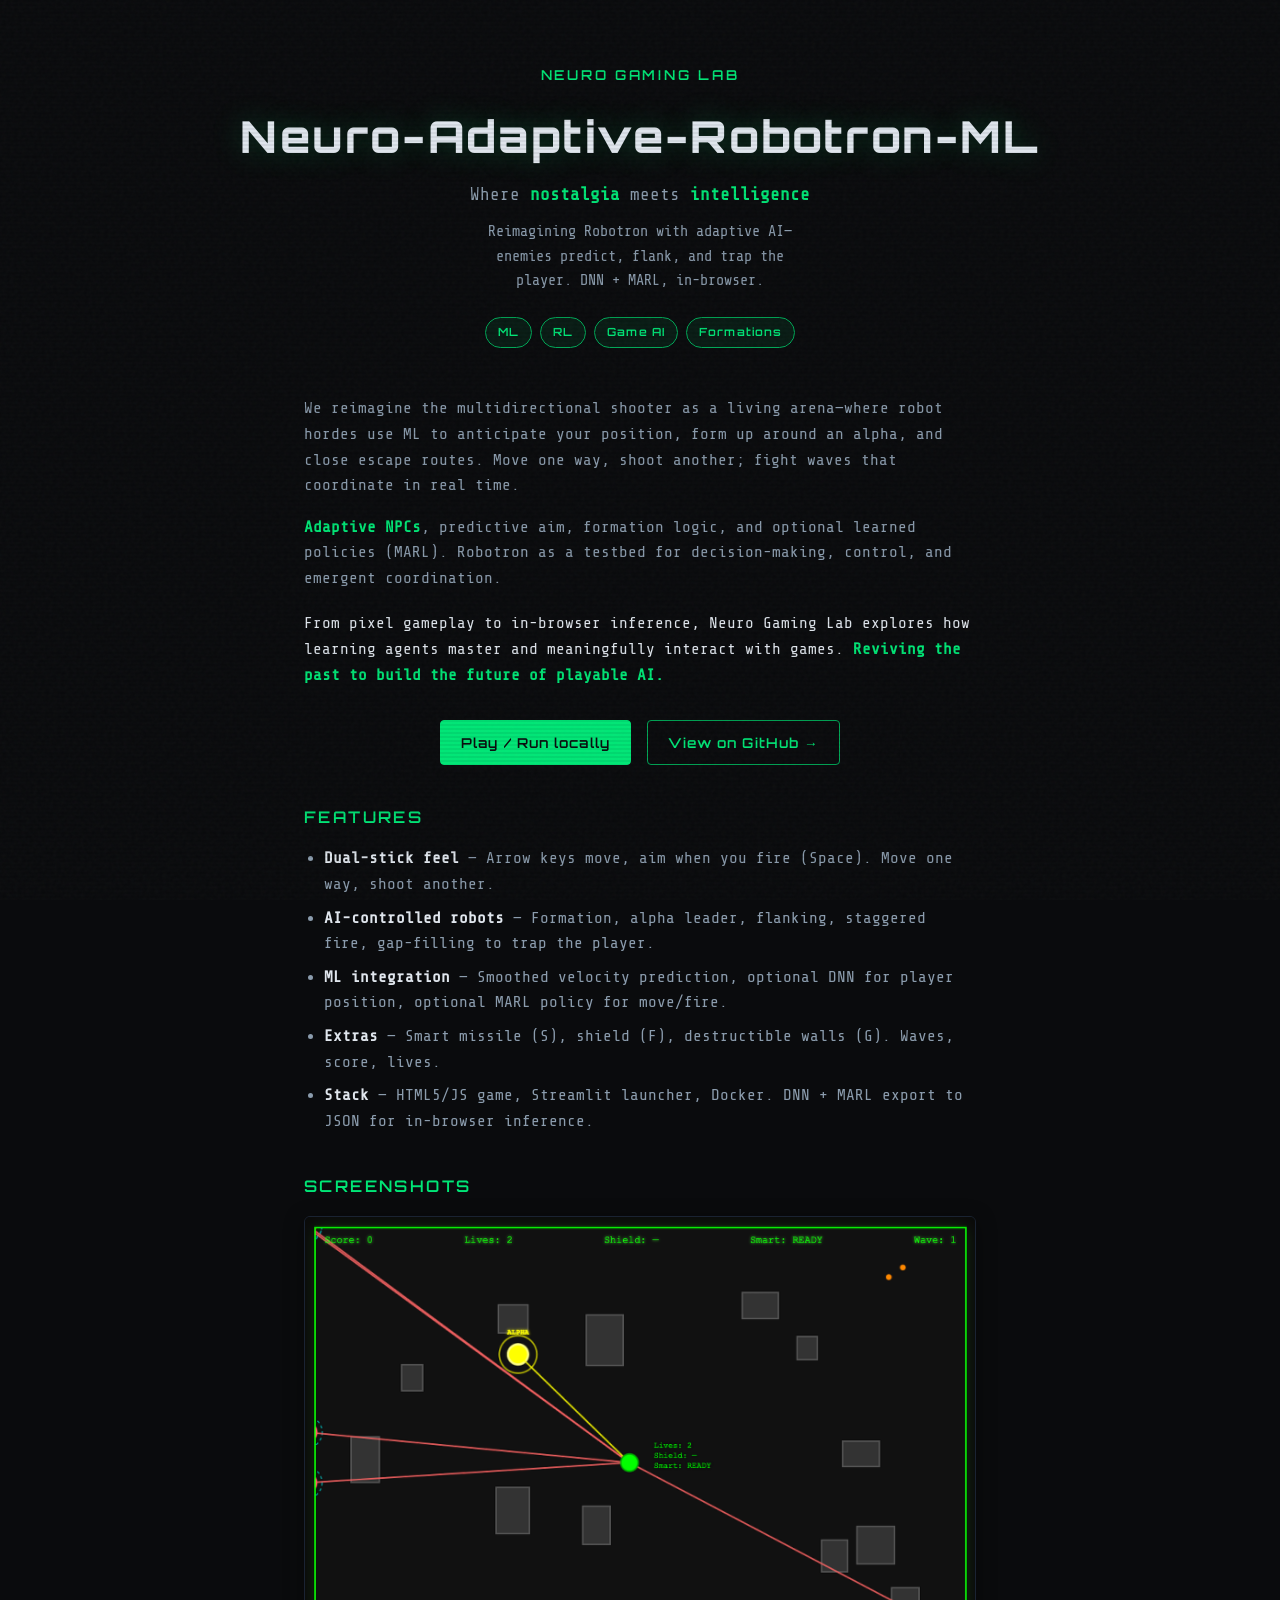
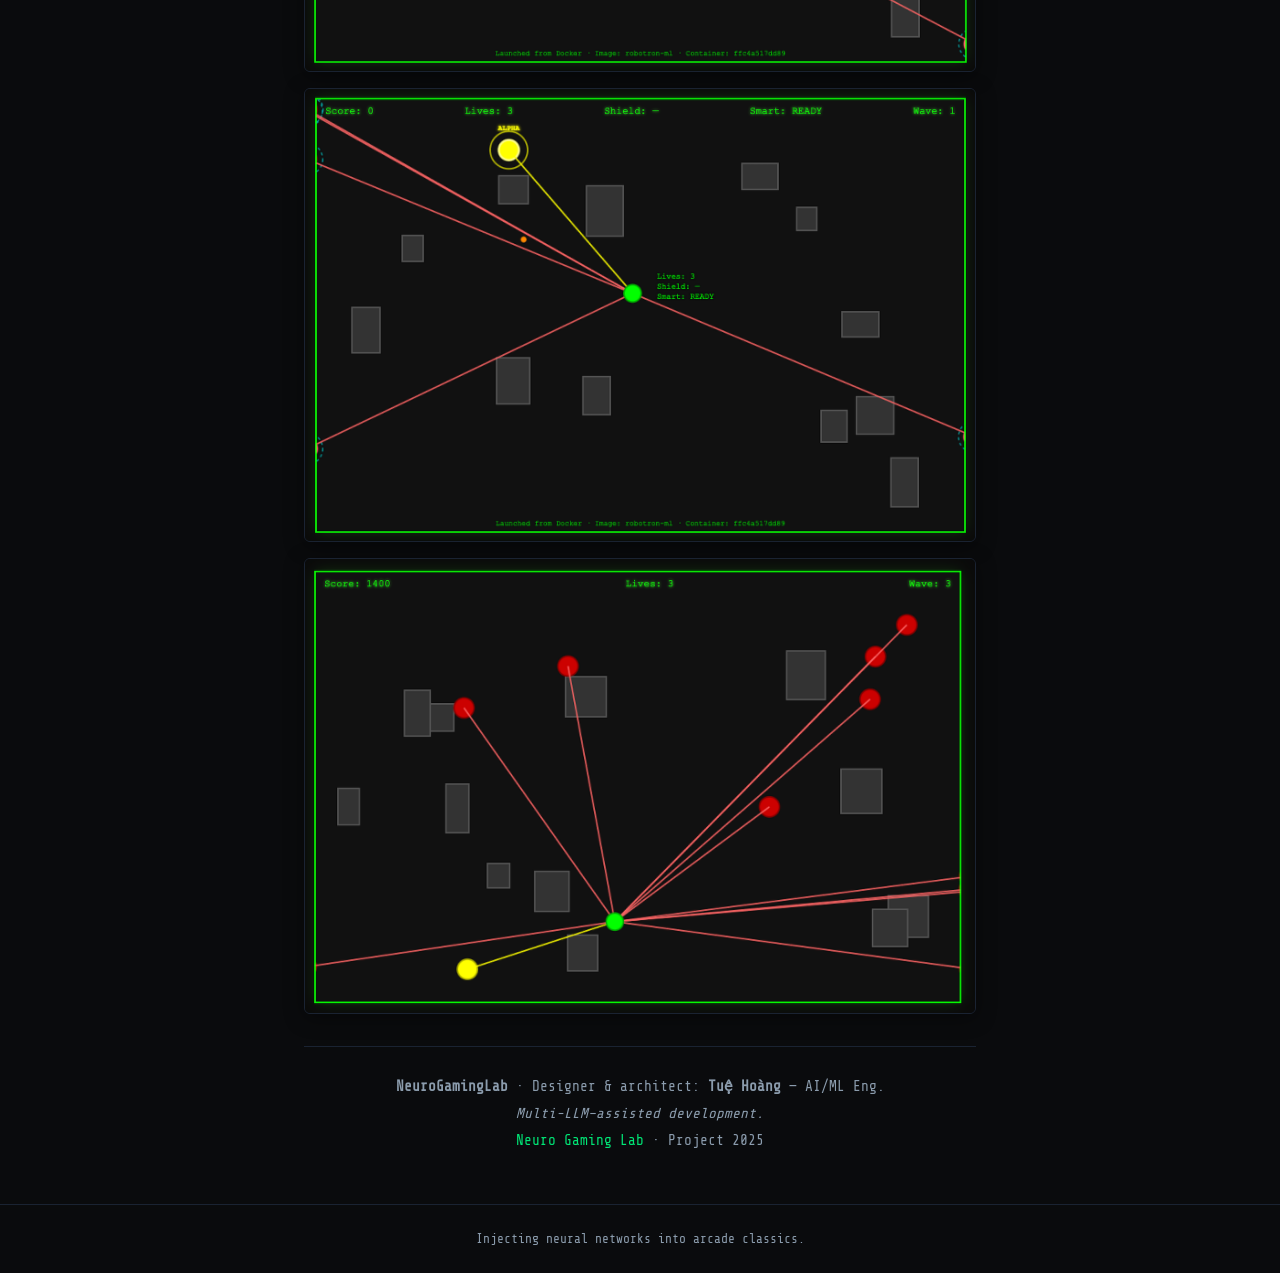
==== docs/index.html @ ee9e3124 "Add GitHub Pages (Neuro Gaming Lab theme) Co-authored-by: Cursor <cursoragent@cursor.com>" ====
<!DOCTYPE html>
<html lang="en">
<head>
  <meta charset="UTF-8">
  <meta name="viewport" content="width=device-width, initial-scale=1.0">
  <title>Neuro-Adaptive-Robotron-ML — Neuro Gaming Lab</title>
  <link rel="stylesheet" href="styles.css">
  <link rel="preconnect" href="https://fonts.googleapis.com">
  <link rel="preconnect" href="https://fonts.gstatic.com" crossorigin>
  <link href="https://fonts.googleapis.com/css2?family=Orbitron:wght@400;600;800&family=Share+Tech+Mono&display=swap" rel="stylesheet">
</head>
<body>
  <div class="scanline" aria-hidden="true"></div>
  <div class="noise" aria-hidden="true"></div>

  <header class="hero">
    <p class="brand">Neuro Gaming Lab</p>
    <h1>Neuro-Adaptive-Robotron-ML</h1>
    <p class="tagline">Where <strong>nostalgia</strong> meets <strong>intelligence</strong></p>
    <p class="sub">Reimagining Robotron with adaptive AI—enemies predict, flank, and trap the player. DNN + MARL, in-browser.</p>
    <div class="pill-row">
      <span class="pill">ML</span>
      <span class="pill">RL</span>
      <span class="pill">Game AI</span>
      <span class="pill">Formations</span>
    </div>
  </header>

  <main>
    <div class="intro">
      <p>We reimagine the multidirectional shooter as a living arena—where robot hordes use ML to anticipate your position, form up around an alpha, and close escape routes. Move one way, shoot another; fight waves that coordinate in real time.</p>
      <p><strong>Adaptive NPCs</strong>, predictive aim, formation logic, and optional learned policies (MARL). Robotron as a testbed for decision-making, control, and emergent coordination.</p>
      <p class="closing">From pixel gameplay to in-browser inference, Neuro Gaming Lab explores how learning agents master and meaningfully interact with games. <strong>Reviving the past to build the future of playable AI.</strong></p>
    </div>

    <div class="cta">
      <a href="https://github.com/NeuroGamingLab/Neuro-Adaptive-Robotron-ML#readme" class="btn btn-play">Play / Run locally</a>
      <a href="https://github.com/NeuroGamingLab/Neuro-Adaptive-Robotron-ML" class="btn btn-gh">View on GitHub →</a>
    </div>

    <section class="features">
      <h2>Features</h2>
      <ul>
        <li><strong>Dual-stick feel</strong> — Arrow keys move, aim when you fire (Space). Move one way, shoot another.</li>
        <li><strong>AI-controlled robots</strong> — Formation, alpha leader, flanking, staggered fire, gap-filling to trap the player.</li>
        <li><strong>ML integration</strong> — Smoothed velocity prediction, optional DNN for player position, optional MARL policy for move/fire.</li>
        <li><strong>Extras</strong> — Smart missile (S), shield (F), destructible walls (G). Waves, score, lives.</li>
        <li><strong>Stack</strong> — HTML5/JS game, Streamlit launcher, Docker. DNN + MARL export to JSON for in-browser inference.</li>
      </ul>
    </section>

    <section class="screenshots">
      <h2>Screenshots</h2>
      <div class="gallery">
        <img src="images/robotron-1.png" alt="Robotron with ML — gameplay 1" width="900" height="600">
        <img src="images/robotron-2.png" alt="Robotron with ML — gameplay 2" width="900" height="600">
        <img src="images/robotron-3.png" alt="Robotron with ML — gameplay 3" width="900" height="600">
      </div>
    </section>

    <div class="footer-meta">
      <p><strong>NeuroGamingLab</strong> · Designer & architect: <strong>Tuệ Hoàng</strong> — AI/ML Eng.</p>
      <p><em>Multi-LLM–assisted development.</em></p>
      <p><a href="https://neurogaminglab.github.io/Neuro-Gaming-Lab/">Neuro Gaming Lab</a> · Project 2025</p>
    </div>
  </main>

  <footer class="site-footer">
    <p>Injecting neural networks into arcade classics.</p>
  </footer>
</body>
</html>
---- docs/styles.css ----
/* Neuro-Adaptive-Robotron-ML — GitHub Pages (Neuro Gaming Lab style) */

:root {
  --bg: #0a0b0d;
  --surface: #0f1115;
  --border: #1a2332;
  --text: #e0e6ed;
  --text-muted: #8b9cad;
  --accent: #00e676;
  --accent-dim: #00a857;
  --glow: rgba(0, 230, 118, 0.25);
  --pill-bg: rgba(0, 230, 118, 0.08);
  --font-display: "Orbitron", sans-serif;
  --font-mono: "Share Tech Mono", monospace;
}

*,
*::before,
*::after {
  box-sizing: border-box;
}

html {
  scroll-behavior: smooth;
}

body {
  margin: 0;
  min-height: 100vh;
  background: var(--bg);
  color: var(--text);
  font-family: var(--font-mono);
  font-size: 1rem;
  line-height: 1.6;
  overflow-x: hidden;
  position: relative;
}

/* Subtle CRT / retro overlay */
.scanline {
  position: fixed;
  inset: 0;
  pointer-events: none;
  z-index: 9999;
  background: repeating-linear-gradient(
    0deg,
    transparent,
    transparent 2px,
    rgba(0, 0, 0, 0.06) 2px,
    rgba(0, 0, 0, 0.06) 4px
  );
}

.noise {
  position: fixed;
  inset: 0;
  pointer-events: none;
  z-index: 9998;
  opacity: 0.03;
  background-image: url("data:image/svg+xml,%3Csvg viewBox='0 0 256 256' xmlns='http://www.w3.org/2000/svg'%3E%3Cfilter id='n'%3E%3CfeTurbulence type='fractalNoise' baseFrequency='0.9' numOctaves='4' stitchTiles='stitch'/%3E%3C/filter%3E%3Crect width='100%25' height='100%25' filter='url(%23n)'/%3E%3C/svg%3E");
}

/* Hero */
.hero {
  text-align: center;
  padding: 4rem 1.5rem 3rem;
  position: relative;
}

.brand {
  font-family: var(--font-display);
  font-size: 0.85rem;
  font-weight: 600;
  letter-spacing: 0.2em;
  text-transform: uppercase;
  color: var(--accent);
  margin: 0 0 1rem;
}

.hero h1 {
  font-family: var(--font-display);
  font-size: clamp(1.75rem, 5vw, 2.75rem);
  font-weight: 800;
  letter-spacing: 0.05em;
  margin: 0 0 0.5rem;
  color: var(--text);
  text-shadow: 0 0 30px var(--glow);
}

.tagline {
  font-size: 1.1rem;
  color: var(--text-muted);
  margin: 0 0 0.75rem;
}

.tagline strong {
  color: var(--accent);
}

.sub {
  font-size: 0.95rem;
  color: var(--text-muted);
  max-width: 40ch;
  margin: 0 auto 1.5rem;
}

.pill-row {
  display: flex;
  flex-wrap: wrap;
  gap: 0.5rem;
  justify-content: center;
}

.pill {
  font-family: var(--font-display);
  font-size: 0.7rem;
  font-weight: 600;
  letter-spacing: 0.1em;
  padding: 0.35rem 0.75rem;
  background: var(--pill-bg);
  color: var(--accent);
  border: 1px solid var(--accent-dim);
  border-radius: 2rem;
}

/* Main content */
main {
  max-width: 720px;
  margin: 0 auto;
  padding: 0 1.5rem 3rem;
}

.intro {
  margin-bottom: 2rem;
}

.intro p {
  margin: 0 0 1rem;
  color: var(--text-muted);
}

.intro .closing {
  margin-top: 1.25rem;
  color: var(--text);
}

.intro strong {
  color: var(--accent);
}

/* CTA buttons */
.cta {
  display: flex;
  flex-wrap: wrap;
  gap: 1rem;
  justify-content: center;
  margin-bottom: 2.5rem;
}

.btn {
  font-family: var(--font-display);
  font-size: 0.85rem;
  font-weight: 600;
  letter-spacing: 0.08em;
  text-decoration: none;
  padding: 0.65rem 1.25rem;
  border-radius: 4px;
  transition: background 0.2s, color 0.2s, box-shadow 0.2s;
}

.btn-play {
  background: var(--accent);
  color: var(--bg);
  border: 1px solid var(--accent);
}

.btn-play:hover {
  background: var(--accent-dim);
  box-shadow: 0 0 20px var(--glow);
}

.btn-gh {
  background: transparent;
  color: var(--accent);
  border: 1px solid var(--accent-dim);
}

.btn-gh:hover {
  background: var(--pill-bg);
  box-shadow: 0 0 15px var(--glow);
}

/* Features list */
.features {
  margin-bottom: 2.5rem;
}

.features h2 {
  font-family: var(--font-display);
  font-size: 1rem;
  font-weight: 600;
  letter-spacing: 0.15em;
  text-transform: uppercase;
  color: var(--accent);
  margin: 0 0 1rem;
}

.features ul {
  margin: 0;
  padding-left: 1.25rem;
  color: var(--text-muted);
}

.features li {
  margin-bottom: 0.5rem;
}

.features strong {
  color: var(--text);
}

/* Screenshots */
.screenshots h2 {
  font-family: var(--font-display);
  font-size: 1rem;
  font-weight: 600;
  letter-spacing: 0.15em;
  text-transform: uppercase;
  color: var(--accent);
  margin: 0 0 1rem;
}

.gallery {
  display: flex;
  flex-direction: column;
  gap: 1rem;
}

.gallery img {
  width: 100%;
  height: auto;
  border: 1px solid var(--border);
  border-radius: 6px;
  box-shadow: 0 4px 20px rgba(0, 0, 0, 0.4);
}

/* Footer meta */
.footer-meta {
  margin-top: 2rem;
  padding-top: 1.5rem;
  border-top: 1px solid var(--border);
  text-align: center;
  font-size: 0.9rem;
  color: var(--text-muted);
}

.footer-meta p {
  margin: 0.25rem 0;
}

.footer-meta a {
  color: var(--accent);
  text-decoration: none;
}

.footer-meta a:hover {
  text-decoration: underline;
}

.site-footer {
  text-align: center;
  padding: 1.5rem;
  font-size: 0.8rem;
  color: var(--text-muted);
  border-top: 1px solid var(--border);
}

.site-footer p {
  margin: 0;
}
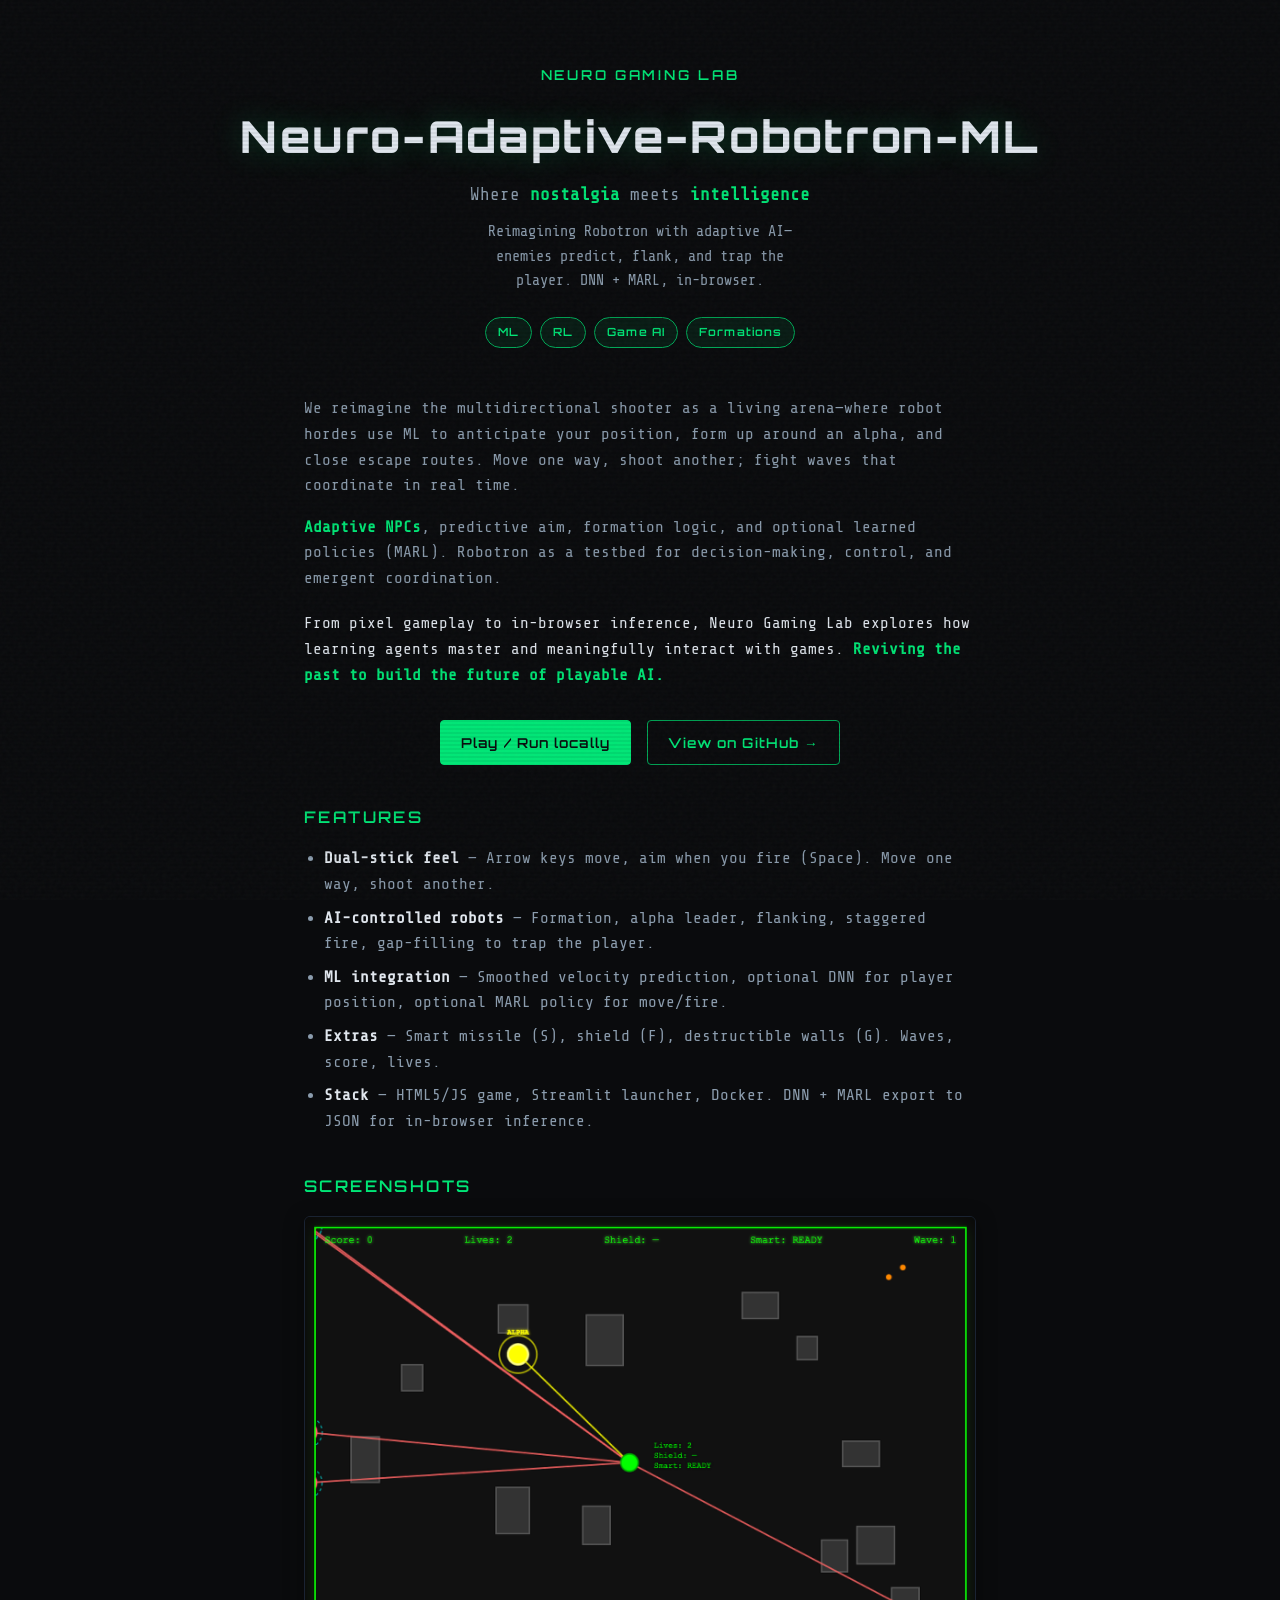
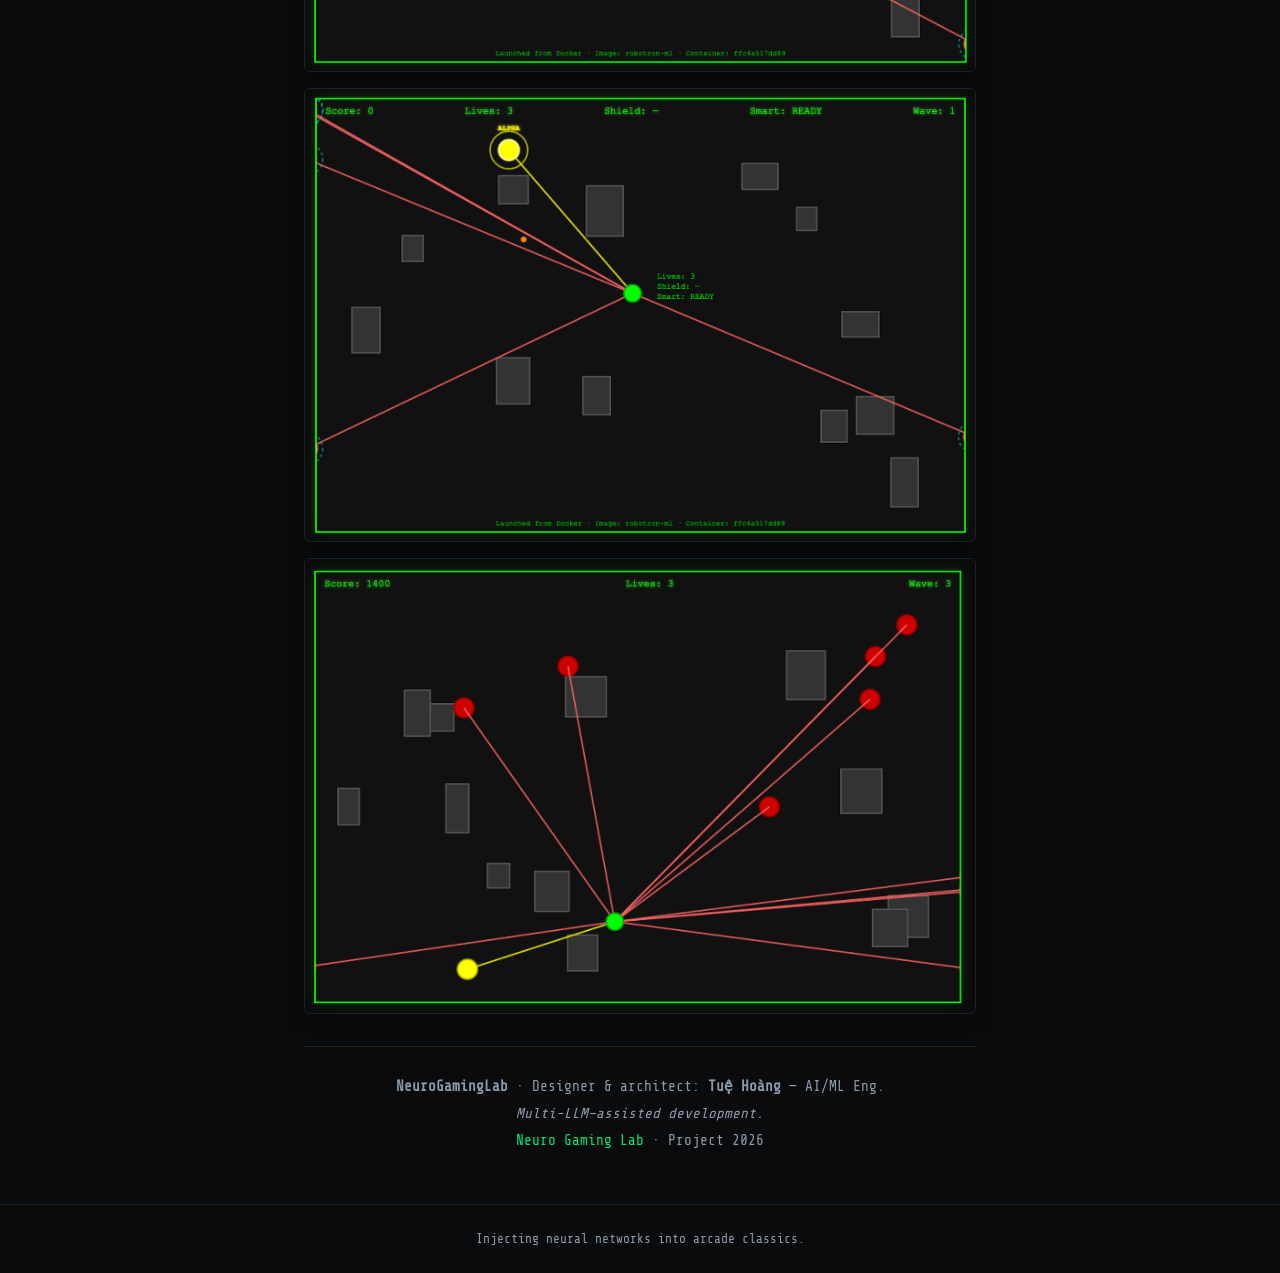
==== commit 95248fcf: "Neuro Gaming Lab · Project 2026 Co-authored-by: Cursor <cursoragent@cursor.com>" ====
--- a/docs/index.html
+++ b/docs/index.html
@@ -61,7 +61,7 @@
     <div class="footer-meta">
       <p><strong>NeuroGamingLab</strong> · Designer & architect: <strong>Tuệ Hoàng</strong> — AI/ML Eng.</p>
       <p><em>Multi-LLM–assisted development.</em></p>
-      <p><a href="https://neurogaminglab.github.io/Neuro-Gaming-Lab/">Neuro Gaming Lab</a> · Project 2025</p>
+      <p><a href="https://neurogaminglab.github.io/Neuro-Gaming-Lab/">Neuro Gaming Lab</a> · Project 2026</p>
     </div>
   </main>
 
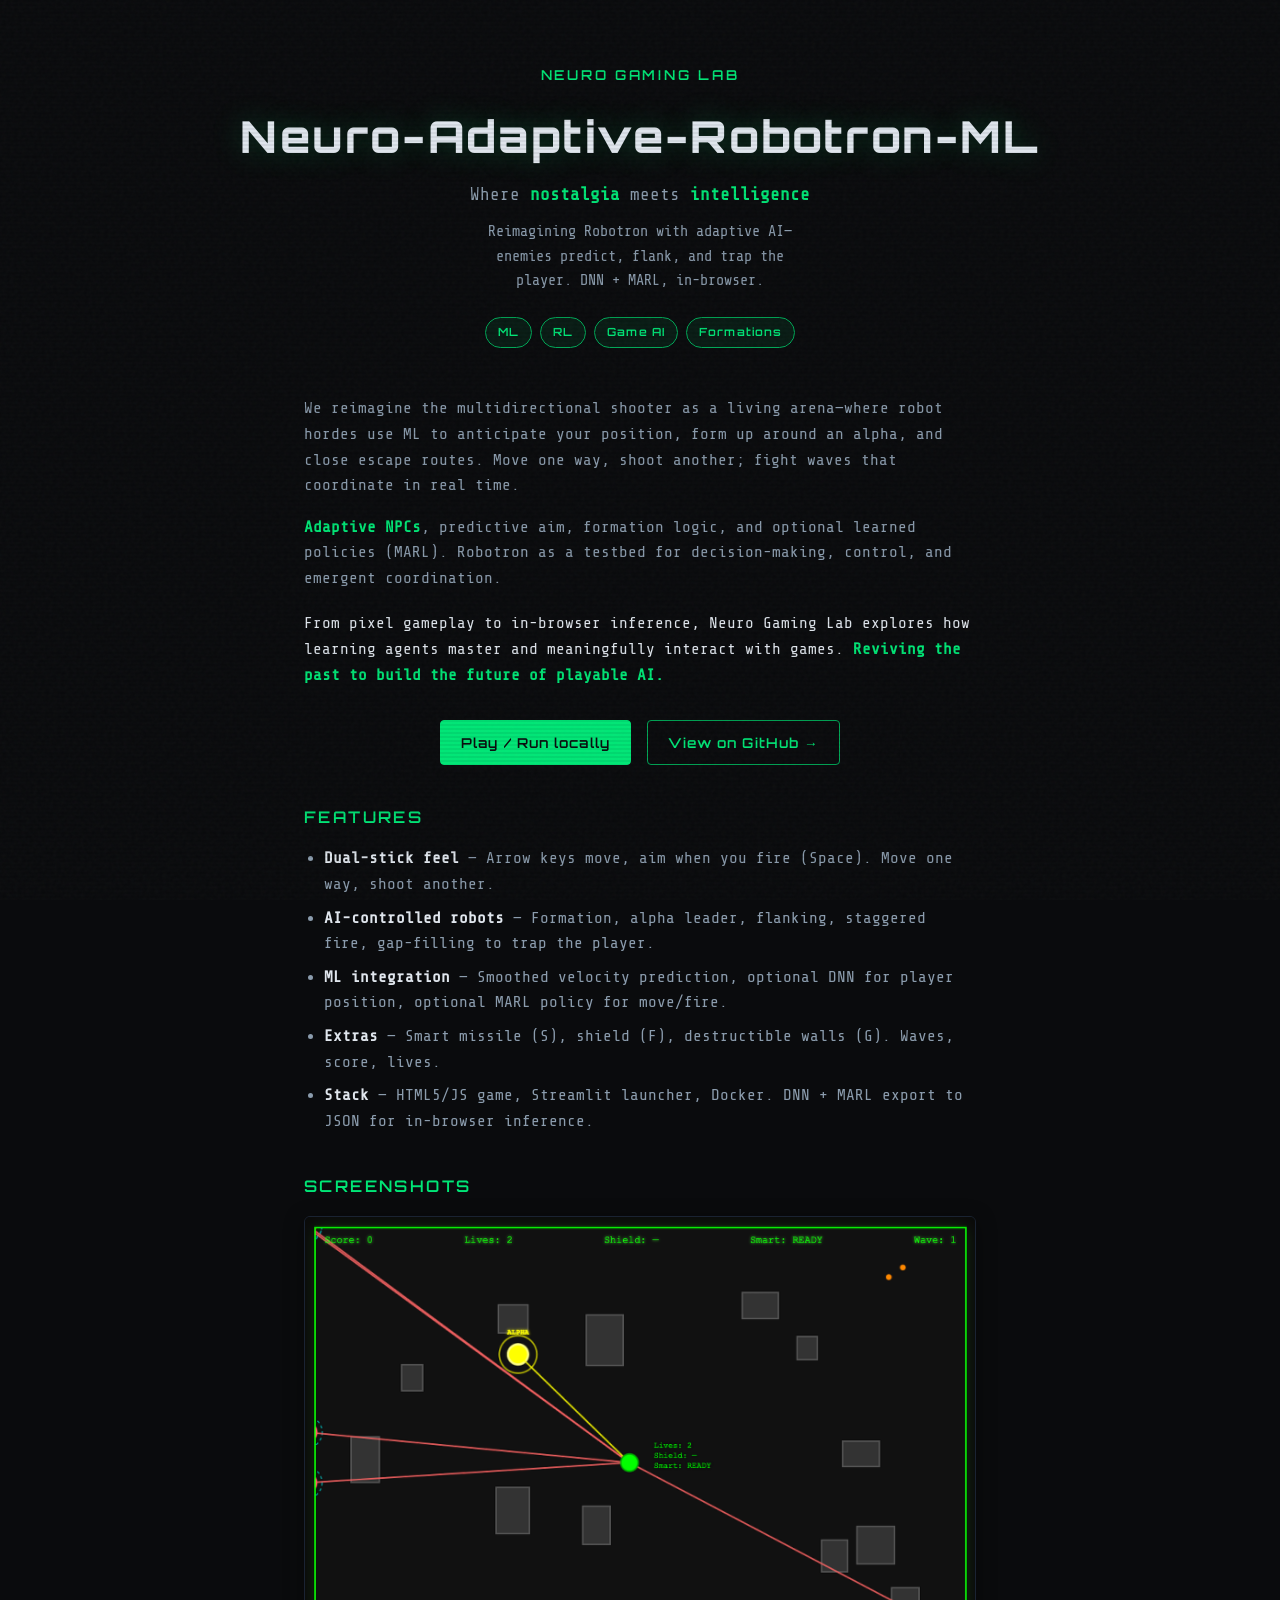
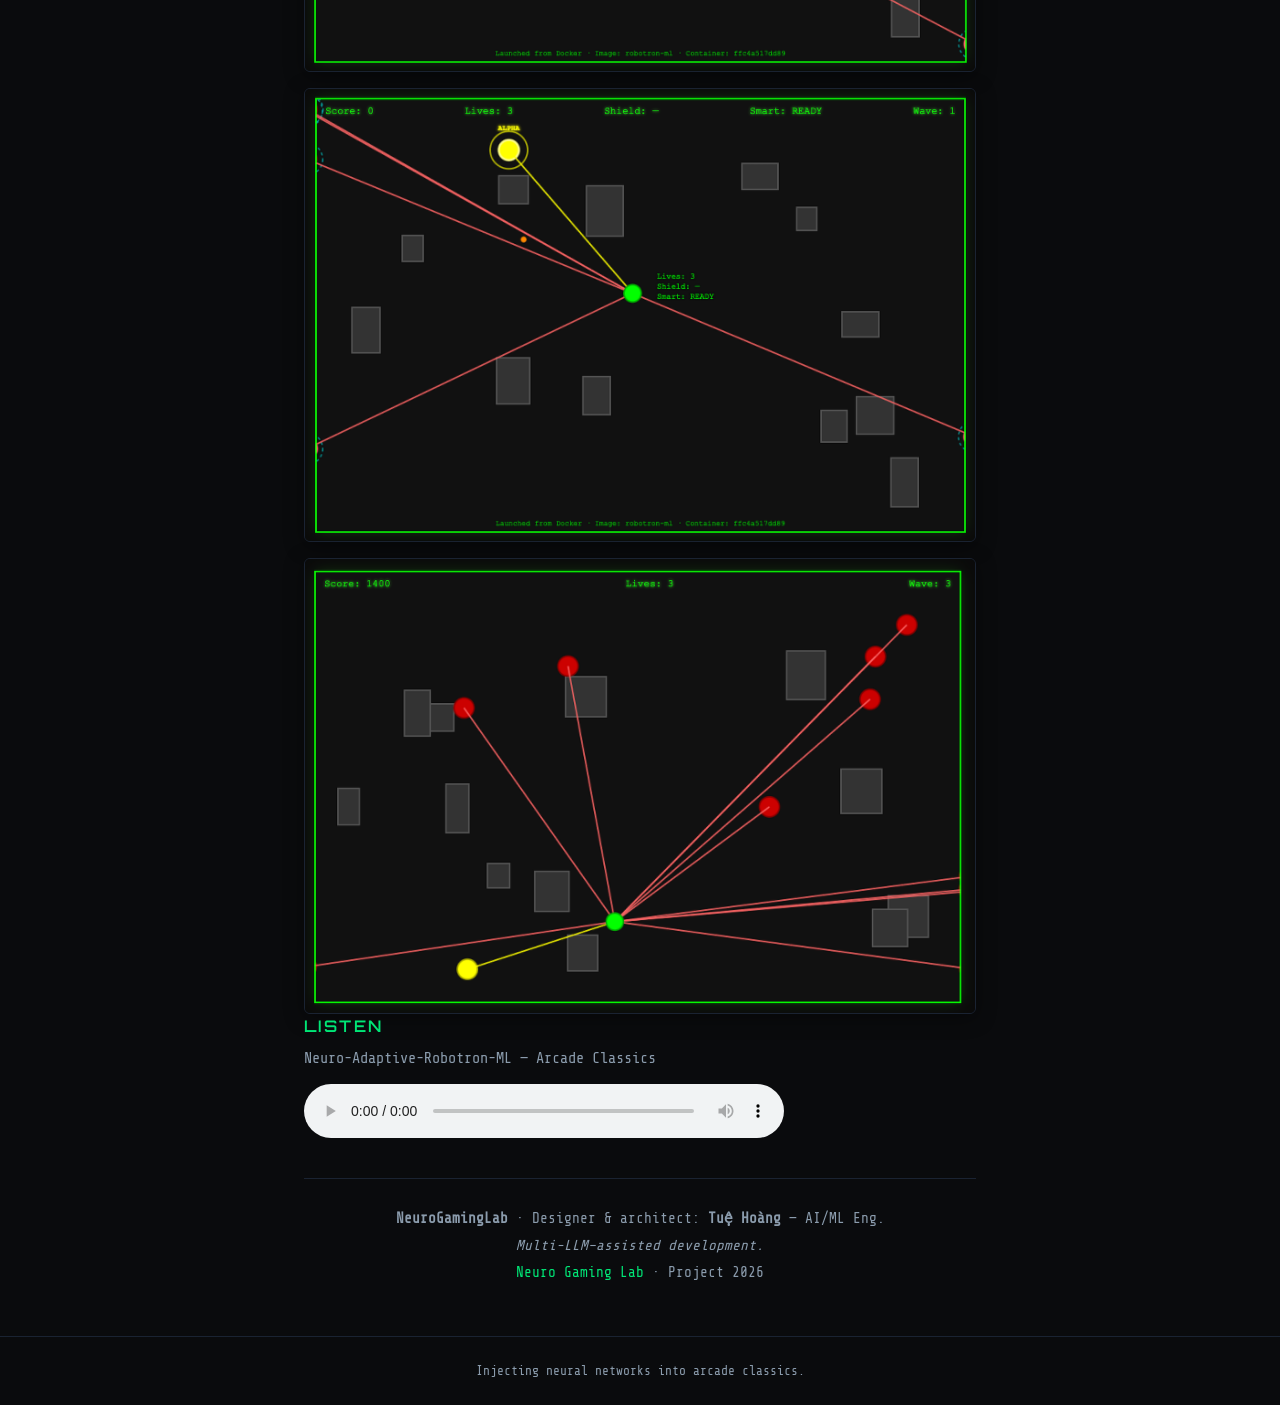
==== commit 9940b40f: "Add audio (LFS), LFS tracking for docs/audio, audio section styles Co-authored-by: Cursor <cursorage" ====
--- a/docs/index.html
+++ b/docs/index.html
@@ -58,6 +58,17 @@
       </div>
     </section>
 
+    <section class="audio-section" aria-labelledby="audio-heading">
+      <h2 id="audio-heading">Listen</h2>
+      <p class="audio-label">Neuro-Adaptive-Robotron-ML — Arcade Classics</p>
+      <audio class="audio-player" controls preload="metadata">
+        <!-- Actual file (LFS or regular) served via GitHub media URL so playback works on Pages -->
+        <source src="https://media.githubusercontent.com/media/NeuroGamingLab/Neuro-Adaptive-Robotron-ML/main/docs/audio/Neuro-Adaptive-Robotron-ML.m4a" type="audio/mp4">
+        <a href="https://media.githubusercontent.com/media/NeuroGamingLab/Neuro-Adaptive-Robotron-ML/main/docs/audio/Neuro-Adaptive-Robotron-ML.m4a" class="audio-link" target="_blank" rel="noopener">Download / open audio</a>
+      </audio>
+    </section>
+
+
     <div class="footer-meta">
       <p><strong>NeuroGamingLab</strong> · Designer & architect: <strong>Tuệ Hoàng</strong> — AI/ML Eng.</p>
       <p><em>Multi-LLM–assisted development.</em></p>
--- a/docs/styles.css
+++ b/docs/styles.css
@@ -244,6 +244,39 @@
   box-shadow: 0 4px 20px rgba(0, 0, 0, 0.4);
 }
 
+/* Audio section */
+.audio-section {
+  margin-bottom: 2.5rem;
+}
+
+.audio-section h2 {
+  font-family: var(--font-display);
+  font-size: 1rem;
+  font-weight: 600;
+  letter-spacing: 0.15em;
+  text-transform: uppercase;
+  color: var(--accent);
+  margin: 0 0 0.5rem;
+}
+
+.audio-label {
+  font-size: 0.95rem;
+  color: var(--text-muted);
+  margin: 0 0 0.75rem;
+}
+
+.audio-player {
+  display: block;
+  width: 100%;
+  max-width: 480px;
+  margin-top: 0.5rem;
+}
+
+.audio-link {
+  color: var(--accent);
+  font-size: 0.9rem;
+}
+
 /* Footer meta */
 .footer-meta {
   margin-top: 2rem;
